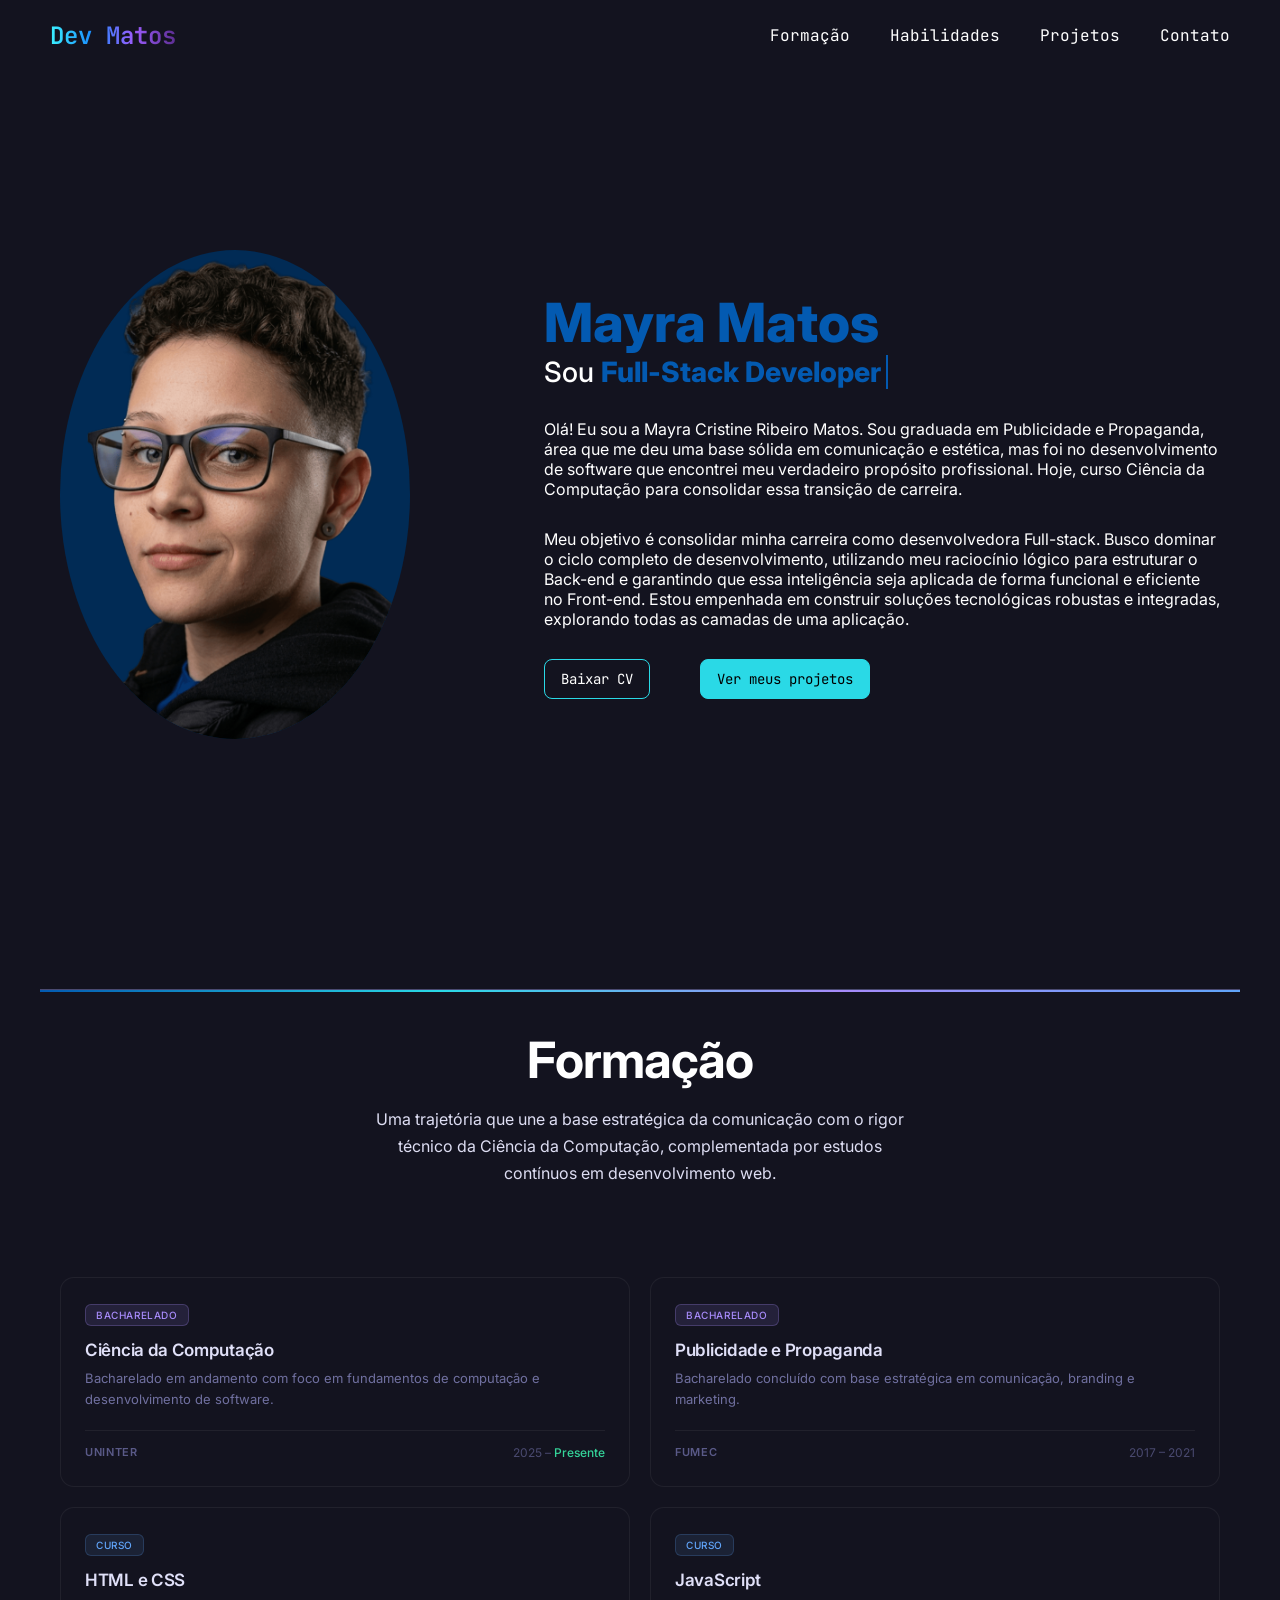
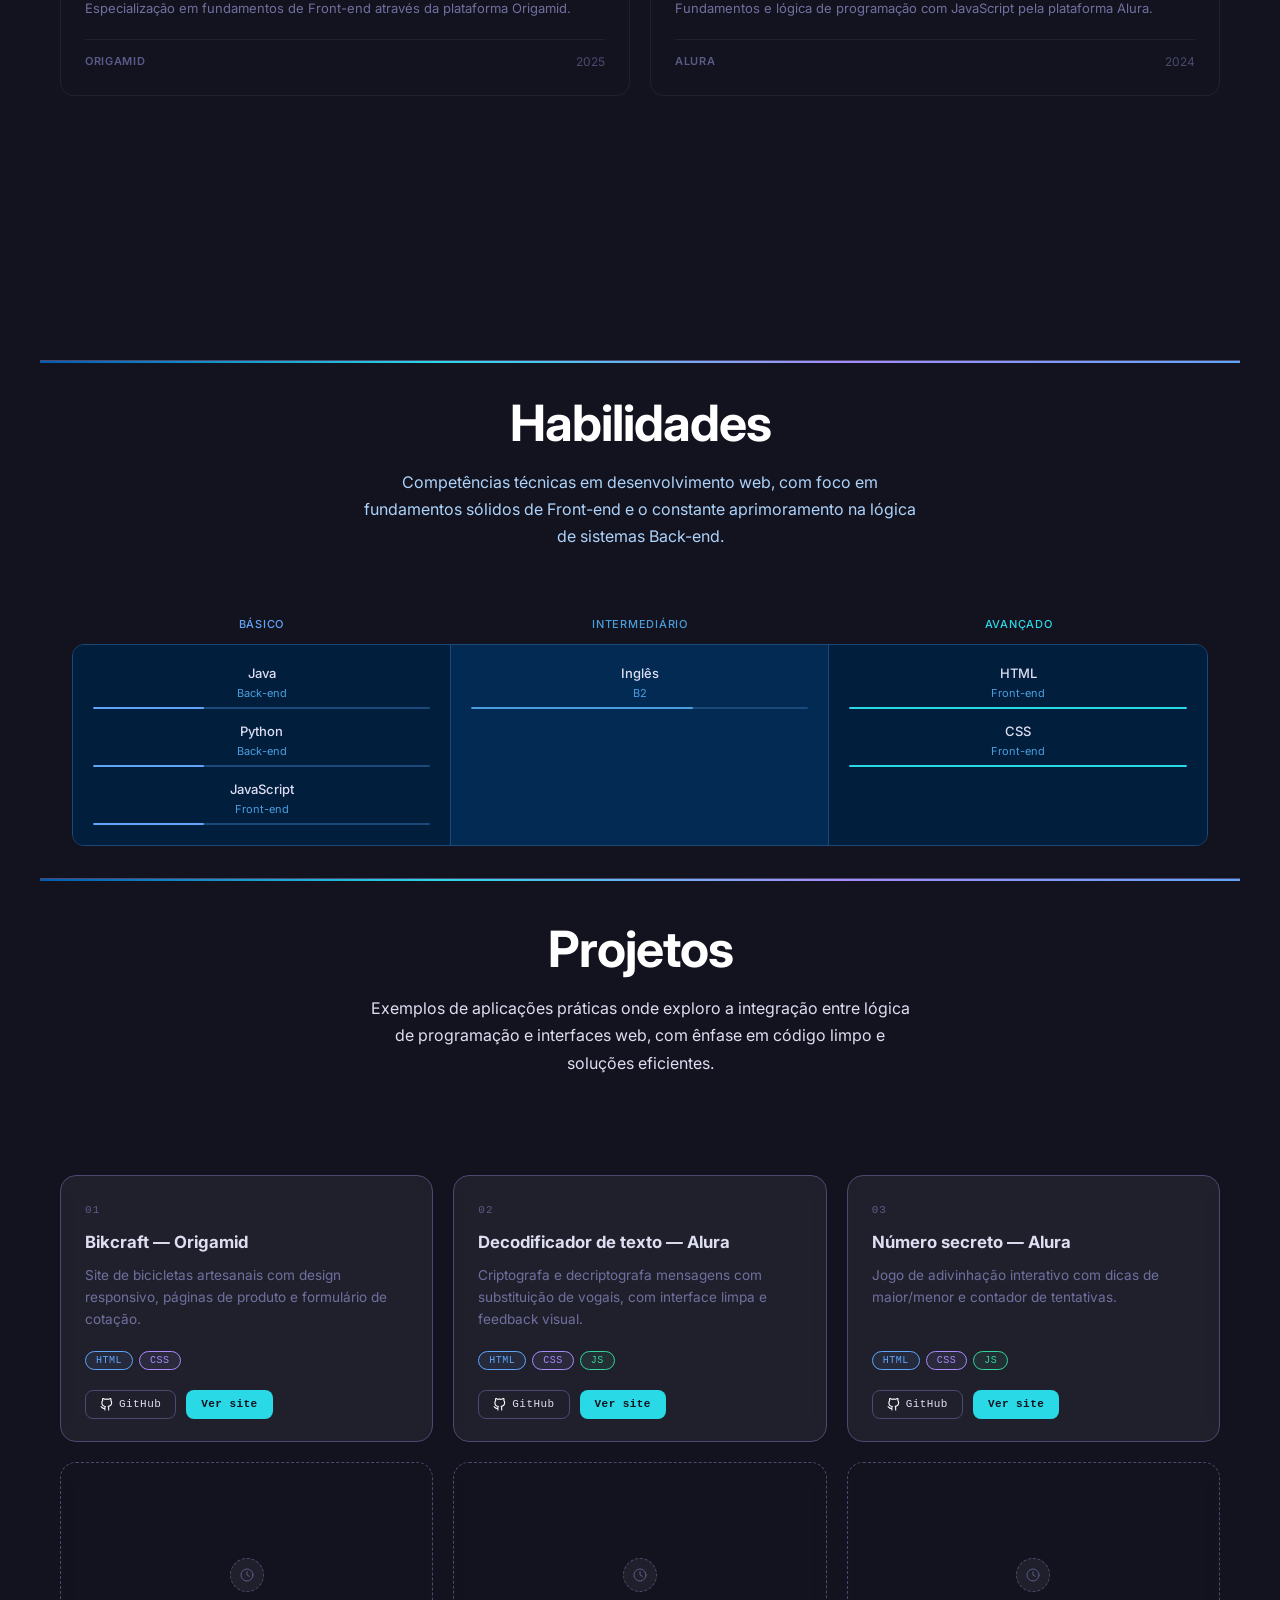
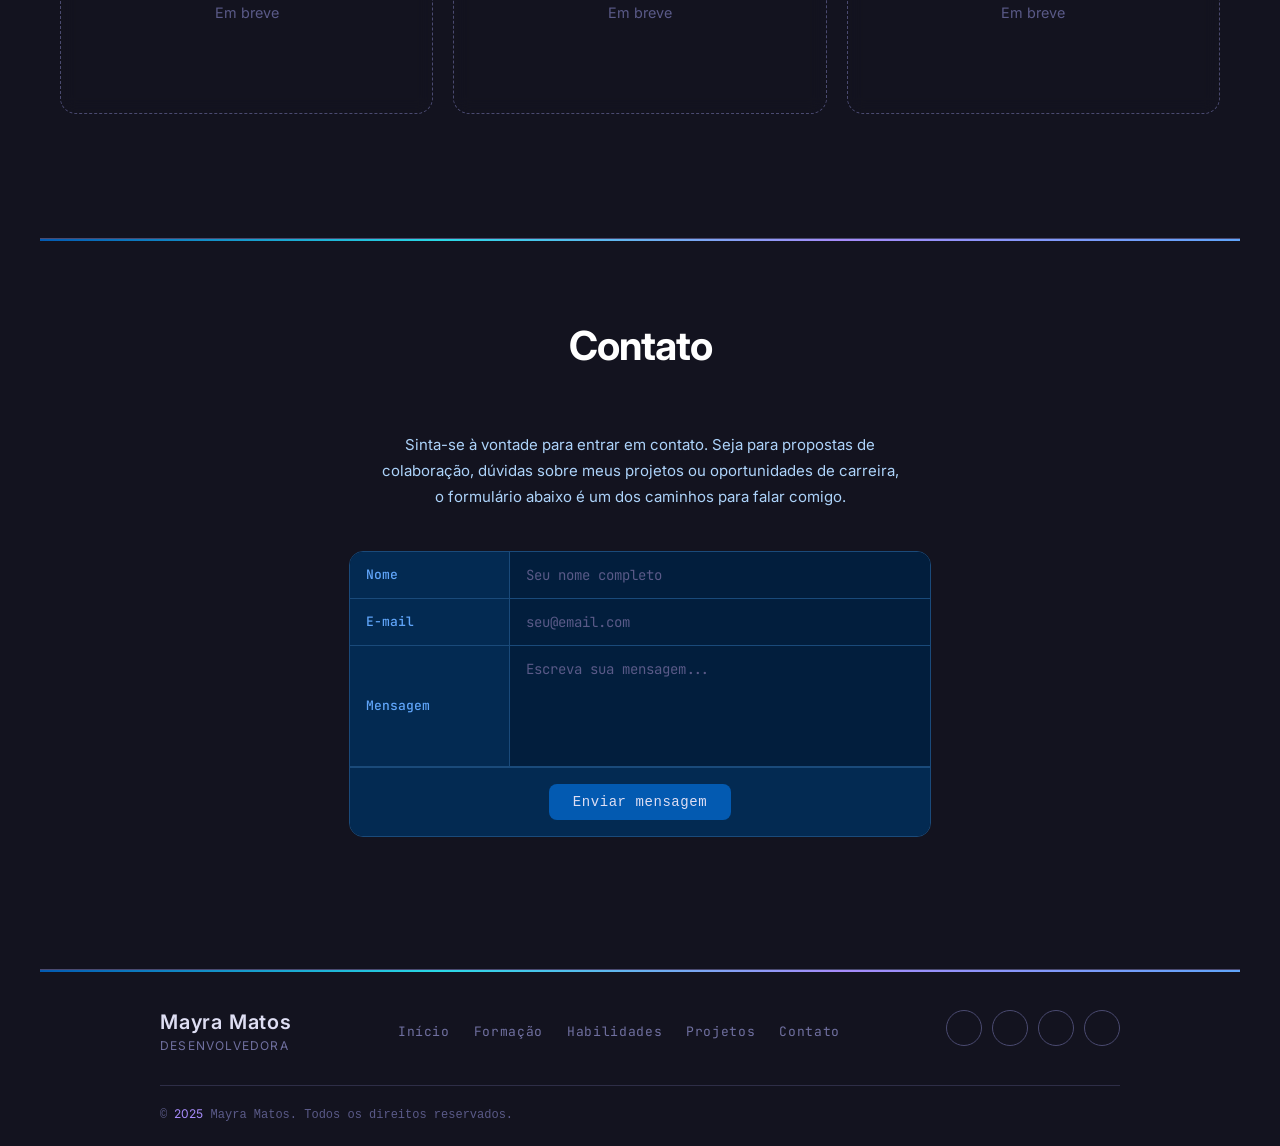
==== portfolio/index.html @ 6549dab2 "Footer ajustado e responsividade no header, intro e formação" ====
<!DOCTYPE html>
<html lang="pt-br">
<head>
    <meta charset="UTF-8">
    <meta name="viewport" content="width=device-width, initial-scale=1.0"> 
    <link rel="stylesheet" href="style.css">
    <link rel="preconnect" href="https://fonts.googleapis.com">
    <link rel="preconnect" href="https://fonts.gstatic.com" crossorigin>
    <link href="https://fonts.googleapis.com/css2?family=Inter:ital,opsz,wght@0,14..32,100..900;1,14..32,100..900&family=JetBrains+Mono:ital,wght@0,100..800;1,100..800&display=swap" rel="stylesheet">
    <title>Mayra Matos</title>
</head>
<body>
    <header>
        <nav class="menu-container">
            <div class="logo-menu">
                <a href="#intro">Dev Matos</a>
            </div>
            <ul class="menu">
                <li><a href="#formacao">Formação</a></li>
                <li><a href="#habilidades">Habilidades</a></li>
                <li><a href="#projetos">Projetos</a></li>
                <li><a href="#contato">Contato</a></li>
            </ul>
        </nav>
    </header>
    <main class="intro-bg container" id="intro">
        <div class="intro">
            <div>
                <img src="img/may-bg.png" alt="Foto sorrindo" width="350">
            </div>
            <div class="info">
                <h1>Mayra Matos</h1>
                <h2>Sou <span class="detalhe">Full-Stack Developer</span></h2>
                <p>Olá! Eu sou a Mayra Cristine Ribeiro Matos. Sou graduada em Publicidade e Propaganda, <br> área que me deu uma base sólida em comunicação e estética, mas foi no desenvolvimento <br> de software que encontrei meu verdadeiro propósito profissional. Hoje, curso Ciência da <br> Computação para consolidar essa transição de carreira.</p>
                <p>Meu objetivo é consolidar minha carreira como desenvolvedora Full-stack. Busco dominar <br> o ciclo completo de desenvolvimento, utilizando meu raciocínio lógico para estruturar o <br> Back-end e garantindo que essa inteligência seja aplicada de forma funcional e eficiente <br> no Front-end. Estou empenhada em construir soluções tecnológicas robustas e integradas, <br> explorando todas as camadas de uma aplicação.</p>
                <div class="btn-sobre">
                    <a href="file:///C:/Users/909157/Downloads/Profile.pdf" download="">Baixar CV</a>
                    <a class="btn-projeto" href="#projetos">Ver meus projetos</a>
                </div>
            </div>
        </div>
    </main>
    <section id="formacao" class="formacao-bg container">
        <div class="formacao-info">
            <h2>Formação</h2>
            <p>Uma trajetória que une a base estratégica da comunicação com o rigor técnico da Ciência da Computação, complementada por estudos contínuos em desenvolvimento web.</p>
        </div>
        <div class="formacao-container">
            <div class="formacao-item">
            <span class="formacao-curso bacharelado">Bacharelado</span>
            <h3>Ciência da Computação</h3>
            <p>Bacharelado em andamento com foco em fundamentos de computação e desenvolvimento de software.</p>
            <div class="formacao-rodape">
                <span class="instituicao">Uninter</span>
                <span class="periodo">2025 – <em>Presente</em></span>
            </div>
            </div>
            <div class="formacao-item">
            <span class="formacao-curso bacharelado">Bacharelado</span>
            <h3>Publicidade e Propaganda</h3>
            <p>Bacharelado concluído com base estratégica em comunicação, branding e marketing.</p>
            <div class="formacao-rodape">
                <span class="instituicao">FUMEC</span>
                <span class="periodo">2017 – 2021</span>
            </div>
            </div>
            <div class="formacao-item">
            <span class="formacao-curso curso">Curso</span>
            <h3>HTML e CSS</h3>
            <p>Especialização em fundamentos de Front-end através da plataforma Origamid.</p>
            <div class="formacao-rodape">
                <span class="instituicao">Origamid</span>
                <span class="periodo">2025</span>
            </div>
        </div>
            <div class="formacao-item">
                <span class="formacao-curso curso">Curso</span>
                <h3>JavaScript</h3>
                <p>Fundamentos e lógica de programação com JavaScript pela plataforma Alura.</p>
                <div class="formacao-rodape">
                    <span class="instituicao">Alura</span>
                    <span class="periodo">2024</span>
                </div>
            </div>
        </div>
    </section>
    <section id="habilidades" class="habilidades-bg container">
        <h2>Habilidades</h2>
        <p class="descricao">Competências técnicas em desenvolvimento web, com foco em fundamentos sólidos de Front-end e o constante aprimoramento na lógica de sistemas Back-end.</p>

        <div class="cabecalho-niveis">
            <div class="nivel"><span class="nivel-titulo b">Básico</span></div>
            <div class="nivel"><span class="nivel-titulo i">Intermediário</span></div>
            <div class="nivel"><span class="nivel-titulo a">Avançado</span></div>
        </div>

        <div class="grade-habilidades">
            <div class="coluna basico">
            <div class="habilidade">
                <span class="nome">Java</span>
                <span class="categoria">Back-end</span>
                <div class="barra-fundo"><div class="barra barra-1"></div></div>
            </div>
            <div class="habilidade">
                <span class="nome">Python</span>
                <span class="categoria">Back-end</span>
                <div class="barra-fundo"><div class="barra barra-1"></div></div>
            </div>
            <div class="habilidade">
                <span class="nome">JavaScript</span>
                <span class="categoria">Front-end</span>
                <div class="barra-fundo"><div class="barra barra-1"></div></div>
            </div>
            </div>

            <div class="coluna intermediario">
            <div class="habilidade">
                <span class="nome">Inglês</span>
                <span class="categoria">B2</span>
                <div class="barra-fundo"><div class="barra barra-2"></div></div>
            </div>
            </div>

            <div class="coluna avancado">
            <div class="habilidade">
                <span class="nome">HTML</span>
                <span class="categoria">Front-end</span>
                <div class="barra-fundo"><div class="barra barra-3"></div></div>
            </div>
            <div class="habilidade">
                <span class="nome">CSS</span>
                <span class="categoria">Front-end</span>
                <div class="barra-fundo"><div class="barra barra-3"></div></div>
            </div>
            </div>
        </div>
     </section>
     <section id="projetos" class="projetos container">
        <div class="projetos-container">
        <h2>Projetos</h2>
        <p>Exemplos de aplicações práticas onde exploro a integração entre lógica de programação e interfaces web, com ênfase em código limpo e soluções eficientes.</p>
        </div>
        <div class="projetos-grid">
            <div class="projetos-cards">
            <span class="card-num">01</span>
            <h3>Bikcraft — Origamid</h3>
            <p>Site de bicicletas artesanais com design responsivo, páginas de produto e formulário de cotação.</p>
            <div class="tags">
                <span class="tag tag-html">HTML</span>
                <span class="tag tag-css">CSS</span>
            </div>
            <div class="card-links">
                <a class="btn btn-github" href="https://github.com/mayramatos/bikcraft" target="_blank">
                <svg class="ico" viewBox="0 0 24 24" fill="none" stroke="currentColor" stroke-width="2" stroke-linecap="round" stroke-linejoin="round"><path d="M9 19c-5 1.5-5-2.5-7-3m14 6v-3.87a3.37 3.37 0 0 0-.94-2.61c3.14-.35 6.44-1.54 6.44-7A5.44 5.44 0 0 0 20 4.77 5.07 5.07 0 0 0 19.91 1S18.73.65 16 2.48a13.38 13.38 0 0 0-7 0C6.27.65 5.09 1 5.09 1A5.07 5.07 0 0 0 5 4.77a5.44 5.44 0 0 0-1.5 3.78c0 5.42 3.3 6.61 6.44 7A3.37 3.37 0 0 0 9 18.13V22"/></svg>
                    GitHub </a>
                <a class="btn btn-site" href="https://vercel.com/mayra-cristine-ribeiro-matos-projects/bikcraft" target="_blank">
                    Ver site</a>
            </div>
            </div>
            <div class="projetos-cards">
            <span class="card-num">02</span>
            <h3>Decodificador de texto — Alura</h3>
            <p>Criptografa e decriptografa mensagens com substituição de vogais, com interface limpa e feedback visual.</p>
            <div class="tags">
                <span class="tag tag-html">HTML</span>
                <span class="tag tag-css">CSS</span>
                <span class="tag tag-js">JS</span>
            </div>
            <div class="card-links">
                <a class="btn btn-github" href="https://github.com/mayramatos/decodificador-de-texto-alura" target="_blank">
                <svg class="ico" viewBox="0 0 24 24" fill="none" stroke="currentColor" stroke-width="2" stroke-linecap="round" stroke-linejoin="round"><path d="M9 19c-5 1.5-5-2.5-7-3m14 6v-3.87a3.37 3.37 0 0 0-.94-2.61c3.14-.35 6.44-1.54 6.44-7A5.44 5.44 0 0 0 20 4.77 5.07 5.07 0 0 0 19.91 1S18.73.65 16 2.48a13.38 13.38 0 0 0-7 0C6.27.65 5.09 1 5.09 1A5.07 5.07 0 0 0 5 4.77a5.44 5.44 0 0 0-1.5 3.78c0 5.42 3.3 6.61 6.44 7A3.37 3.37 0 0 0 9 18.13V22"/></svg>
                    GitHub</a>
                <a class="btn btn-site" href="https://vercel.com/mayra-cristine-ribeiro-matos-projects/bikcraft" target="_blank">
                    Ver site</a>
            </div>
            </div>
            <div class="projetos-cards">
            <span class="card-num">03</span>
            <h3>Número secreto — Alura</h3>
            <p>Jogo de adivinhação interativo com dicas de maior/menor e contador de tentativas.</p>
            <div class="tags">
                <span class="tag tag-html">HTML</span>
                <span class="tag tag-css">CSS</span>
                <span class="tag tag-js">JS</span>
            </div>
            <div class="card-links">
                <a class="btn btn-github" href="https://github.com/mayramatos/jogo-numero-secreto" target="_blank">
                <svg class="ico" viewBox="0 0 24 24" fill="none" stroke="currentColor" stroke-width="2" stroke-linecap="round" stroke-linejoin="round"><path d="M9 19c-5 1.5-5-2.5-7-3m14 6v-3.87a3.37 3.37 0 0 0-.94-2.61c3.14-.35 6.44-1.54 6.44-7A5.44 5.44 0 0 0 20 4.77 5.07 5.07 0 0 0 19.91 1S18.73.65 16 2.48a13.38 13.38 0 0 0-7 0C6.27.65 5.09 1 5.09 1A5.07 5.07 0 0 0 5 4.77a5.44 5.44 0 0 0-1.5 3.78c0 5.42 3.3 6.61 6.44 7A3.37 3.37 0 0 0 9 18.13V22"/></svg>
                    GitHub</a>
                <a class="btn btn-site" href="https://vercel.com/mayra-cristine-ribeiro-matos-projects/bikcraft" target="_blank">
                    Ver site</a>
            </div>
        </div>
            <div class="projetos-cards em-breve">
            <div class="breve-detalhe">
                <svg viewBox="0 0 24 24" fill="none" stroke-width="1.5" stroke-linecap="round" stroke-linejoin="round"><circle cx="12" cy="12" r="9"/><polyline points="12 7 12 12 15.5 14"/></svg>
            </div>
            <h3>Em breve</h3>
            </div>
            <div class="projetos-cards em-breve">
            <div class="breve-detalhe">
                <svg viewBox="0 0 24 24" fill="none" stroke-width="1.5" stroke-linecap="round" stroke-linejoin="round"><circle cx="12" cy="12" r="9"/><polyline points="12 7 12 12 15.5 14"/></svg>
            </div>
            <h3>Em breve</h3>
            </div>
            <div class="projetos-cards em-breve">
            <div class="breve-detalhe">
                    <svg viewBox="0 0 24 24" fill="none" stroke-width="1.5" stroke-linecap="round" stroke-linejoin="round"><circle cx="12" cy="12" r="9"/><polyline points="12 7 12 12 15.5 14"/></svg>
            </div>
            <h3>Em breve</h3>
            </div>
        </div>
    </section>
    <section id="contato" class="contato-bg container">
        <div class="contato-container">
            <h2>Contato</h2>
            <p class="descricao">Sinta-se à vontade para entrar em contato. Seja para propostas de colaboração, dúvidas sobre meus projetos ou oportunidades de carreira, o formulário abaixo é um dos caminhos para falar comigo.</p>
        </div>
        <form action="#" method="post" class="form">
            <div class="grade-contato formulario-bg">
            <label for="nome">Nome</label>
            <input type="text" id="nome" name="nome" placeholder="Seu nome completo" required>
            </div>
            <div class="grade-contato formulario-bg">
            <label for="email">E-mail</label>
            <input type="email" id="email" name="email" placeholder="seu@email.com" required>
            </div>
            <div class="grade-contato formulario-bg">
            <label for="mensagem">Mensagem</label>
            <textarea name="mensagem" id="mensagem" rows="5" placeholder="Escreva sua mensagem..." required></textarea>
            </div>
            <div class="form-rodape">
            <button type="submit" class="btn btn-enviar">Enviar mensagem</button>
            </div>
        </form>
    </section>
    <footer class="container">
    <div class="rodape-conteudo">
        <div class="rodape-topo">
            <div class="rodape-marca">
                <div class="nome">Mayra Matos</div>
                <div class="funcao">Desenvolvedora</div>
            </div>
            <nav class="rodape-links">
                <a href="#intro">Início</a>
                <a href="#formacao">Formação</a>
                <a href="#habilidades">Habilidades</a>
                <a href="#projetos">Projetos</a>
                <a href="#contato">Contato</a>
            </nav>
            <div class="rodape-sociais">
                <a href="https://github.com/mayramatos" class="icone-social" aria-label="GitHub"><i class="ti ti-brand-github"></i></a>
                <a href="https://www.linkedin.com/in/mayra-matos/" class="icone-social" aria-label="LinkedIn"><i class="ti ti-brand-linkedin"></i></a>
                <a href="https://www.instagram.com/" class="icone-social" aria-label="Instagram"><i class="ti ti-brand-instagram"></i></a>
                <a href="mailto:mayrarmatos@gmail.com" class="icone-social" aria-label="Email"><i class="ti ti-mail"></i></a>
            </div>
        </div>
        <div class="rodape-divisor"></div>
        <div class="rodape-base">
            <p class="direitos-autorais">&copy; <span>2025</span> Mayra Matos. Todos os direitos reservados.</p>
        </div>
    </div>
</footer>
</body>
</html>
---- portfolio/style.css ----
@import 'css/geral.css';
@import 'css/header.css';
@import 'css/intro.css';
@import 'css/formacao.css';
@import 'css/habilidades.css';
@import 'css/projetos.css';
@import 'css/contato.css';
@import 'css/footer.css';
@import 'css/cores.css';
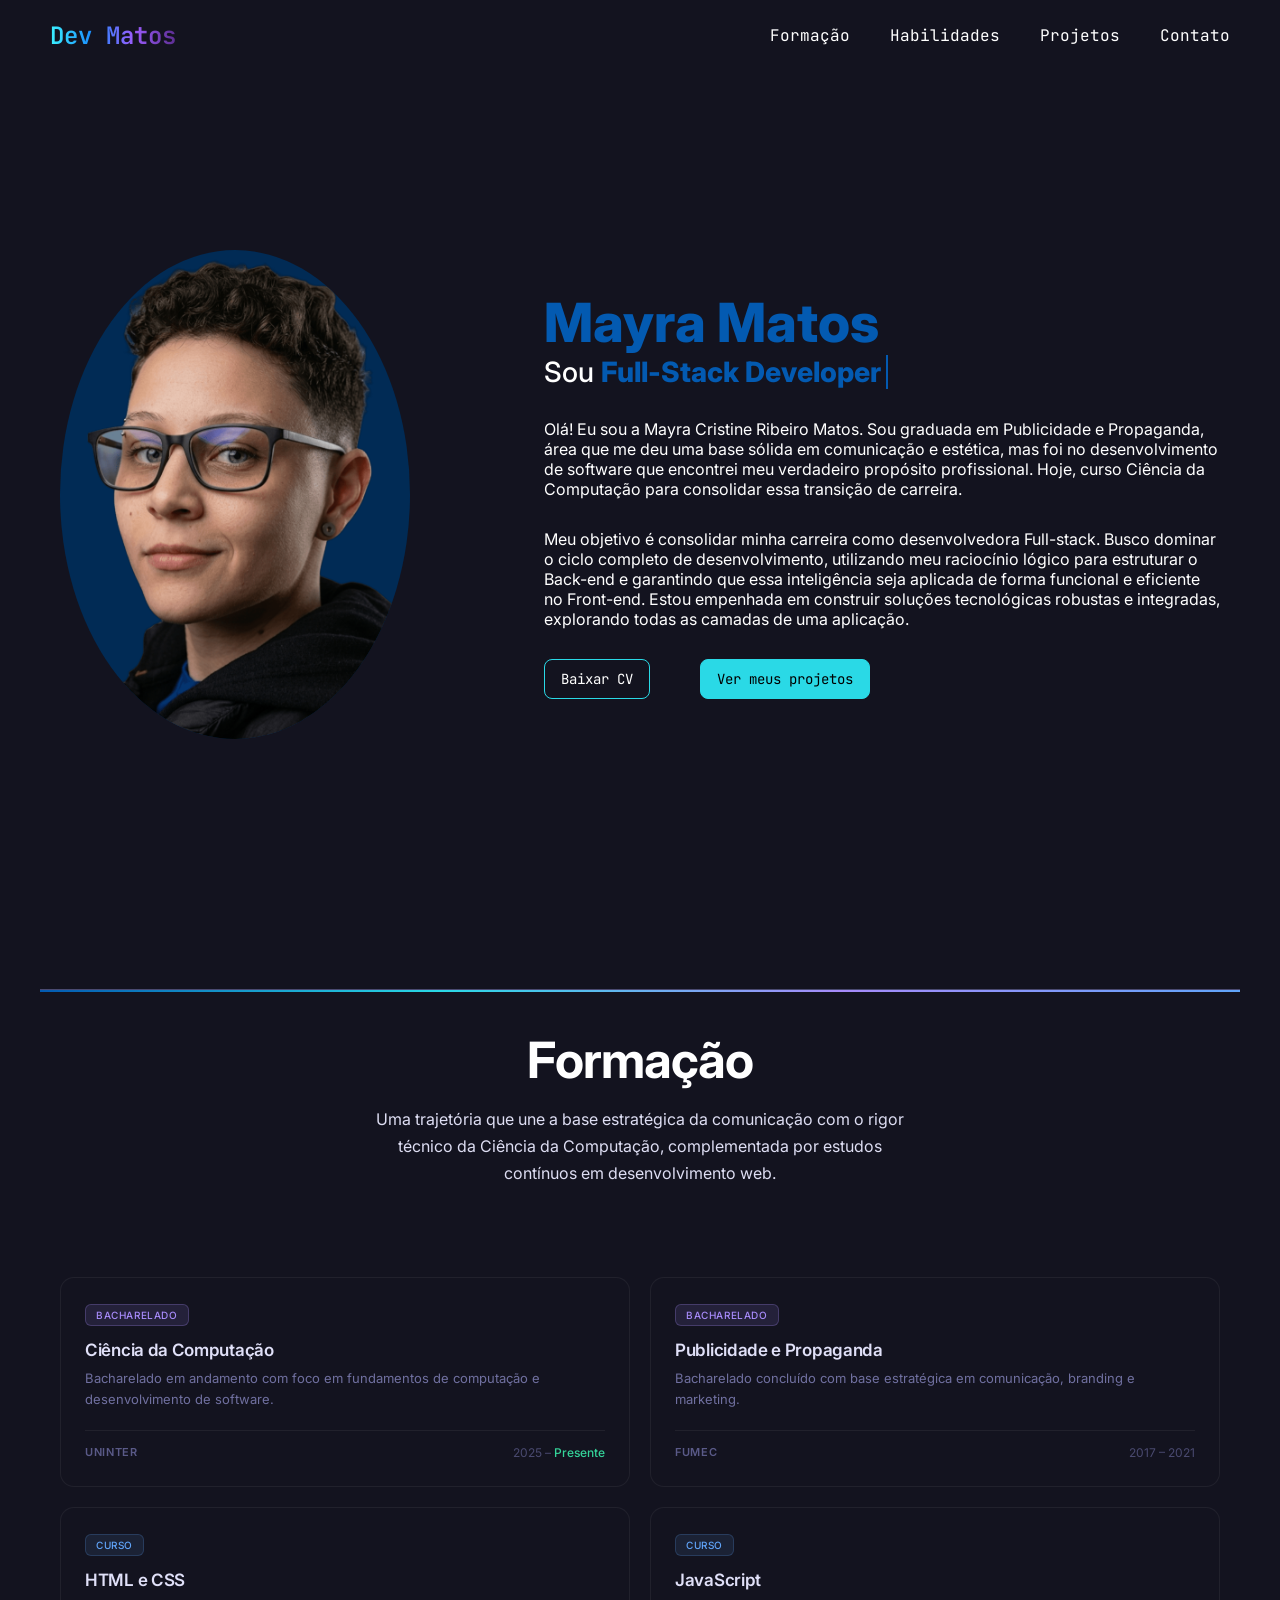
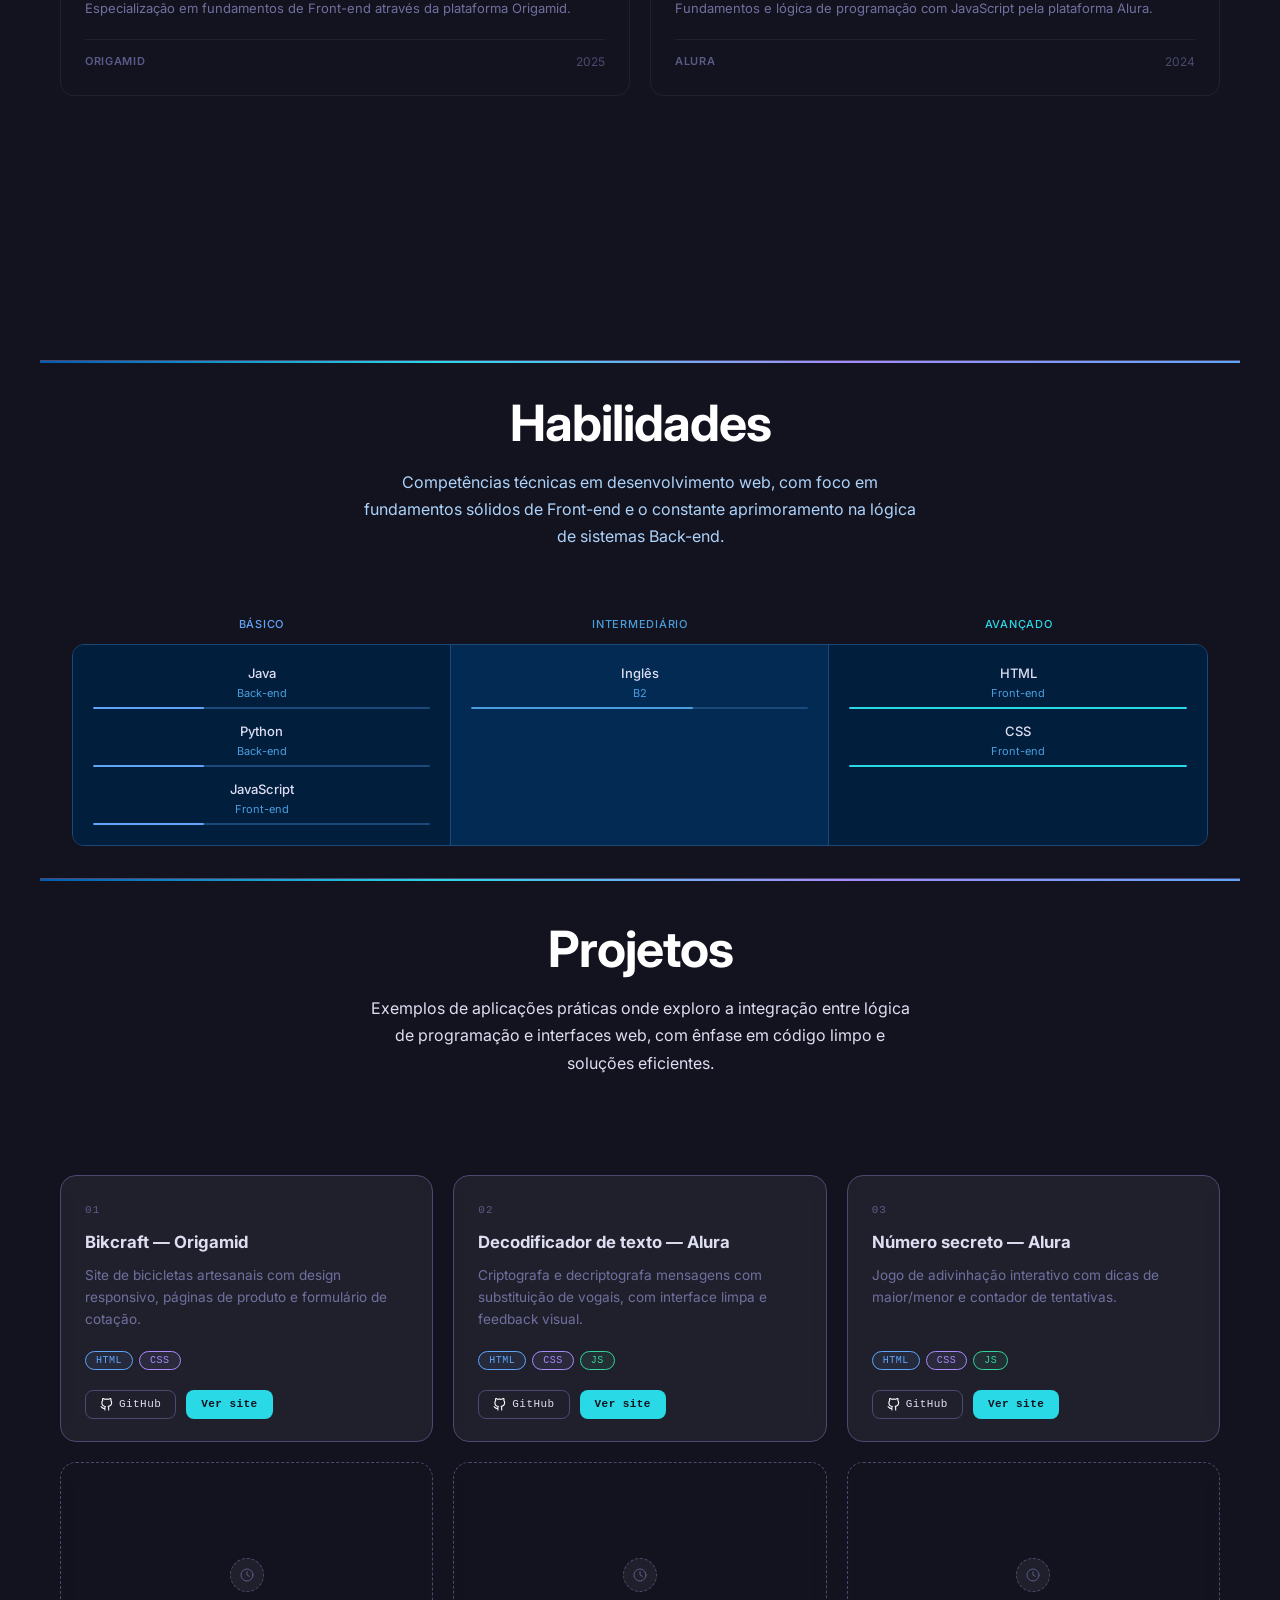
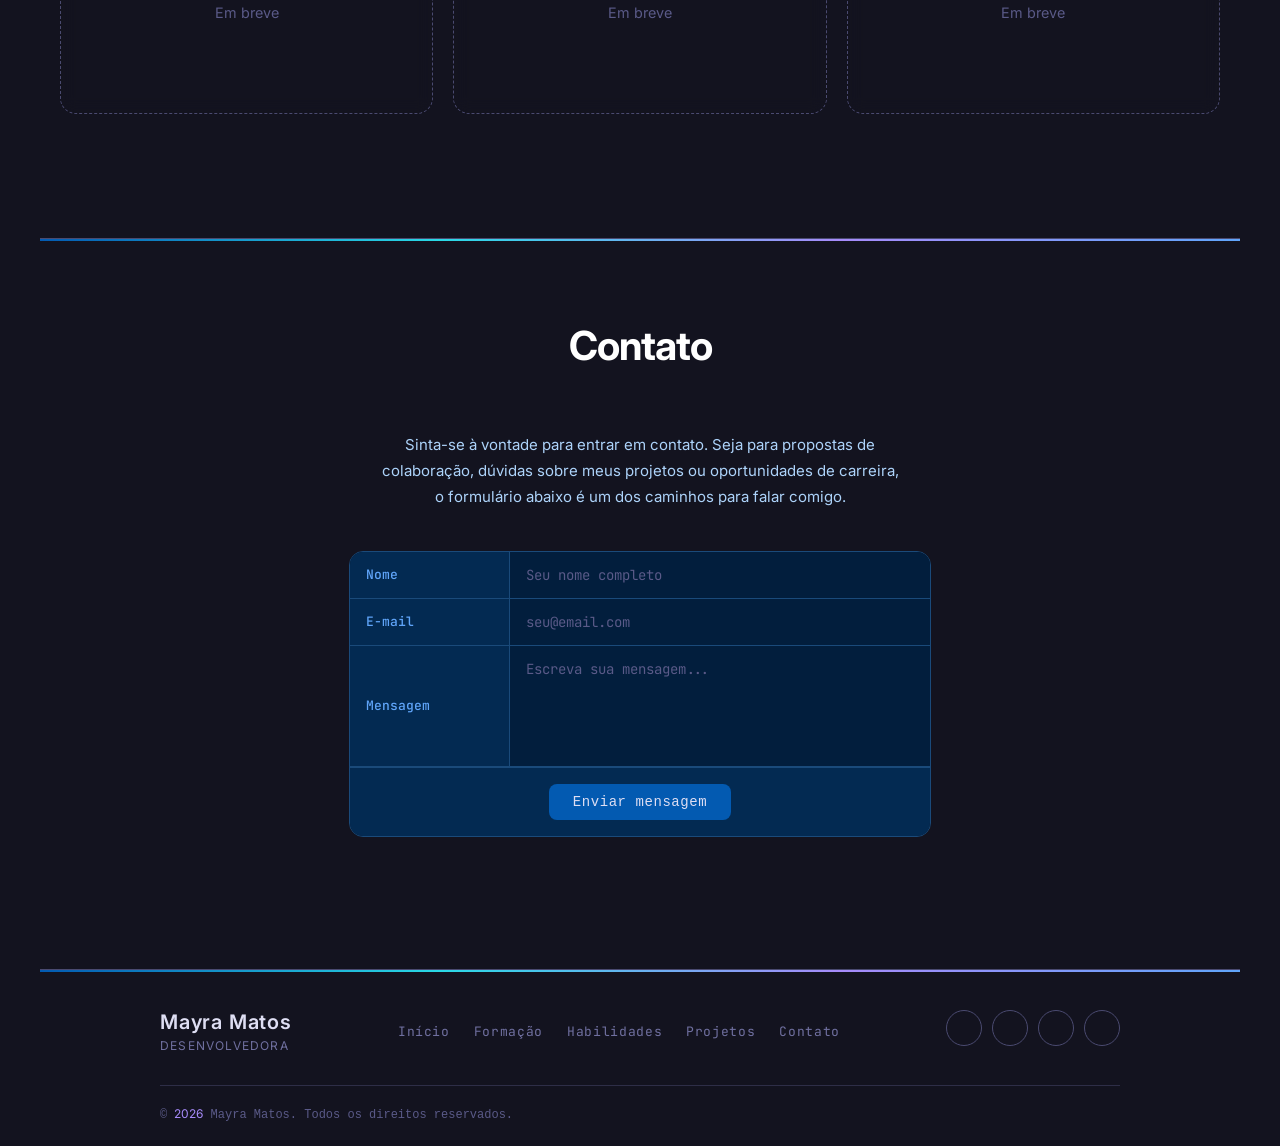
==== commit d455e9f0: "Footer ajustado e responsividade no header, intro e formação" ====
--- a/portfolio/index.html
+++ b/portfolio/index.html
@@ -257,7 +257,7 @@
         </div>
         <div class="rodape-divisor"></div>
         <div class="rodape-base">
-            <p class="direitos-autorais">&copy; <span>2025</span> Mayra Matos. Todos os direitos reservados.</p>
+            <p class="direitos-autorais">&copy; <span>2026</span> Mayra Matos. Todos os direitos reservados.</p>
         </div>
     </div>
 </footer>
